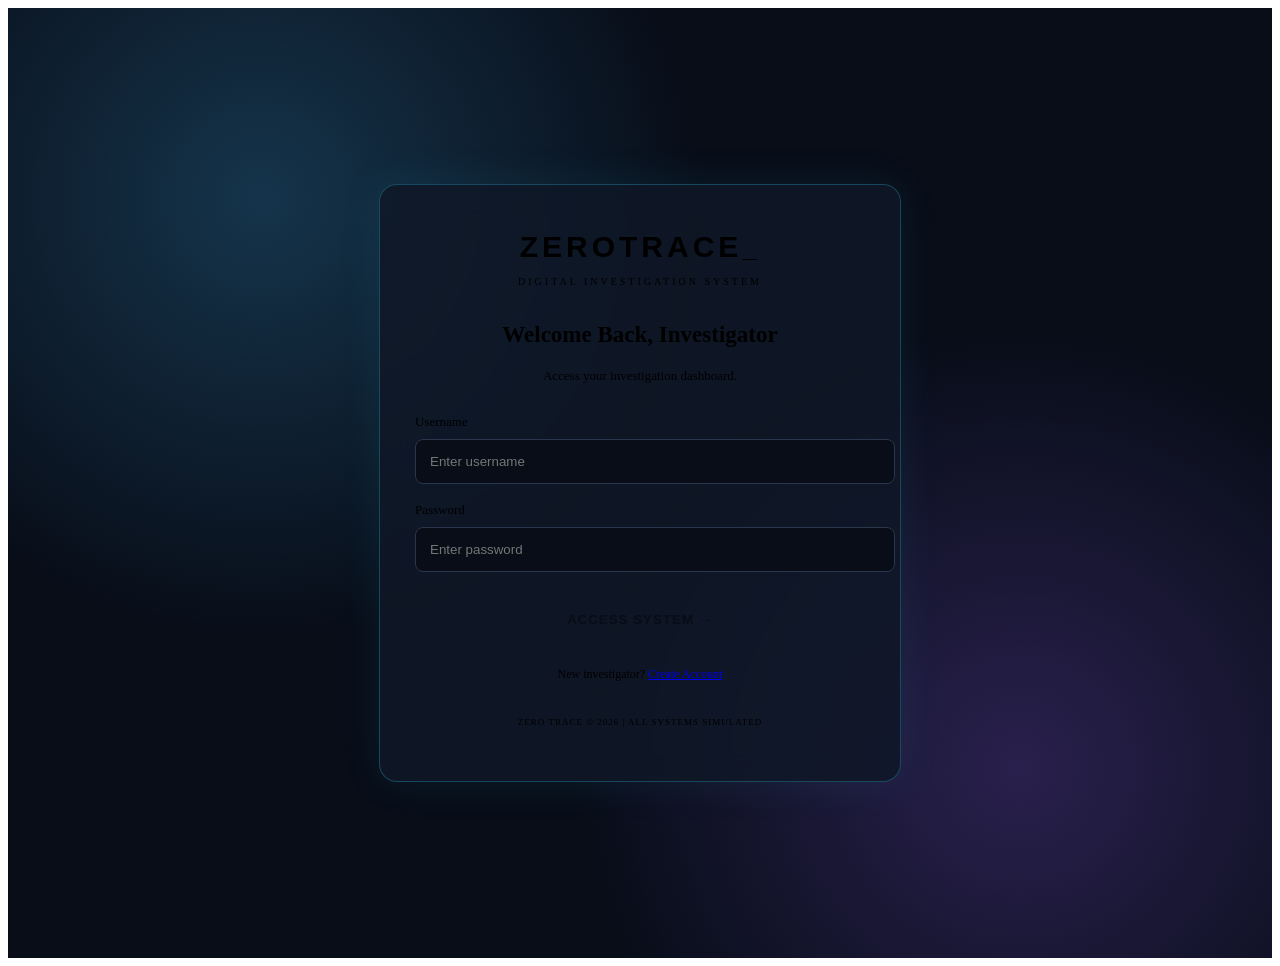
==== index.html @ 2aee0875 "Initial ZERO TRACE project" ====
<!DOCTYPE html>
<html lang="en">
<head>
    <meta charset="UTF-8">
    <meta name="viewport" content="width=device-width, initial-scale=1.0">
    <title>ZERO TRACE | Investigation System</title>
    <link rel="stylesheet" href="style.css">
    <link rel="stylesheet" href="auth.css">
</head>

<body>

    <main class="login-container">

        <section class="login-card">

            <div class="logo">
                ZERO<span>TRACE</span><small>_</small>
            </div>

            <p class="system-label">
                DIGITAL INVESTIGATION SYSTEM
            </p>

            <h1>Welcome Back, Investigator</h1>

            <p class="subtitle">
                Access your investigation dashboard.
            </p>

            <form id="loginForm">

                <label>Username</label>
                <input
                    type="text"
                    id="username"
                    placeholder="Enter username"
                    required
                >

                <label>Password</label>
                <input
                    type="password"
                    id="password"
                    placeholder="Enter password"
                    required
                >

                <button type="submit">
                    ACCESS SYSTEM →
                </button>

            </form>

            <p id="message"></p>

            <p class="register-text">
                New investigator?
                <a href="#" id="showRegister">Create Account</a>
            </p>

            <p class="footer-text">
                ZERO TRACE © 2026 | ALL SYSTEMS SIMULATED
            </p>

        </section>

    </main>

    <script src="js/storage.js"></script>
    <script src="js/auth.js"></script>

</body>
</html>
---- auth.css ----
.login-container {
    min-height: 100vh;
    display: flex;
    align-items: center;
    justify-content: center;
    padding: 25px;

    background:
        radial-gradient(
            circle at 20% 20%,
            #15344b 0%,
            transparent 35%
        ),
        radial-gradient(
            circle at 80% 80%,
            #29204d 0%,
            transparent 35%
        ),
        #080D18;
}

.login-card {
    width: 100%;
    max-width: 450px;
    padding: 45px 35px;

    background: rgba(16, 24, 39, 0.85);
    border: 1px solid rgba(54, 217, 255, 0.25);
    border-radius: 18px;

    box-shadow: 0 0 45px rgba(54, 217, 255, 0.08);
    backdrop-filter: blur(15px);
}

.logo {
    font-family: 'Orbitron', sans-serif;
    font-size: 30px;
    font-weight: 800;
    text-align: center;
    letter-spacing: 4px;
}

.logo span {
    color: var(--cyan);
}

.logo small {
    color: var(--purple);
}

.system-label {
    color: var(--cyan);
    text-align: center;
    font-size: 10px;
    letter-spacing: 3px;
    margin-top: 12px;
}

.login-card h1 {
    font-size: 23px;
    text-align: center;
    margin-top: 35px;
}

.subtitle {
    color: var(--muted);
    text-align: center;
    font-size: 13px;
    margin: 12px 0 30px;
}

.login-card label {
    display: block;
    font-size: 13px;
    margin: 18px 0 9px;
}

.login-card input {
    width: 100%;
    padding: 14px;
    color: white;
    background: #080D18;
    border: 1px solid #29364B;
    border-radius: 8px;
    outline: none;
}

.login-card input:focus {
    border-color: var(--cyan);
    box-shadow: 0 0 10px #36d9ff30;
}

.login-card button {
    width: 100%;
    padding: 15px;
    margin-top: 25px;

    color: #080D18;
    background: var(--cyan);
    border: none;
    border-radius: 8px;

    font-weight: 800;
    letter-spacing: 1px;
    transition: 0.3s;
}

.login-card button:hover {
    background: white;
    box-shadow: 0 0 25px #36d9ff80;
    transform: translateY(-2px);
}

.register-text,
.footer-text {
    text-align: center;
    color: var(--muted);
    font-size: 12px;
    margin-top: 25px;
}

.footer-text {
    font-size: 9px;
    letter-spacing: 1px;
    margin-top: 35px;
}

#message {
    text-align: center;
    font-size: 13px;
    margin-top: 15px;
}
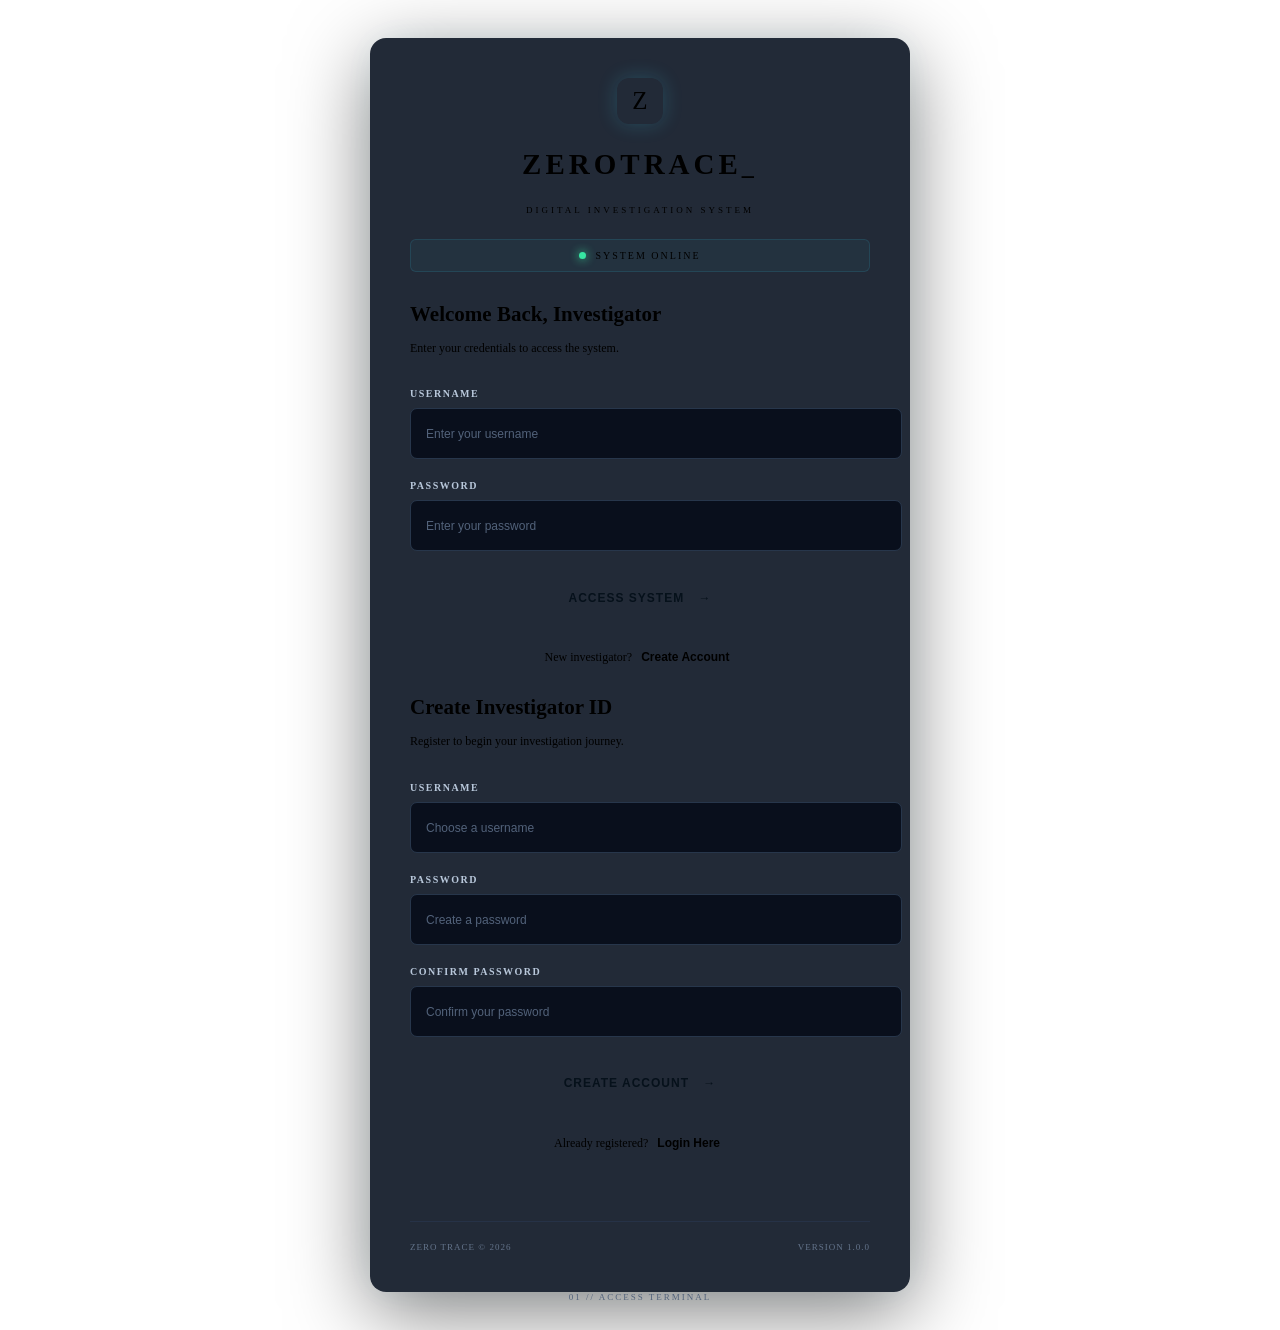
==== commit 02c1e30d: "Phase 2 and 3 - Authentication and Dashboard" ====
--- a/index.html
+++ b/index.html
@@ -4,72 +4,172 @@
 <head>
     <meta charset="UTF-8">
     <meta name="viewport" content="width=device-width, initial-scale=1.0">
-    <title>ZERO TRACE | Investigation System</title>
+
+    <meta name="description" content="ZERO TRACE - Digital Investigation Game">
+
+    <title>ZERO TRACE | Access Terminal</title>
+
     <link rel="stylesheet" href="style.css">
     <link rel="stylesheet" href="auth.css">
+    <link rel="stylesheet" href="responsive.css">
+
+    <link rel="preconnect" href="https://fonts.googleapis.com">
+    <link rel="preconnect" href="https://fonts.gstatic.com" crossorigin>
+
+    <link href="https://fonts.googleapis.com/css2?family=Orbitron:wght@400;500;600;700;800&family=Inter:wght@400;500;600;700&display=swap" rel="stylesheet">
 </head>
 
 <body>
 
-    <main class="login-container">
+    <div class="background-grid"></div>
+    <div class="glow glow-one"></div>
+    <div class="glow glow-two"></div>
 
-        <section class="login-card">
+    <main class="auth-wrapper">
 
-            <div class="logo">
-                ZERO<span>TRACE</span><small>_</small>
+        <section class="auth-card">
+
+            <div class="brand">
+                <div class="brand-icon">Z</div>
+                <h1>ZERO<span>TRACE</span><small>_</small></h1>
+                <p>DIGITAL INVESTIGATION SYSTEM</p>
             </div>
 
-            <p class="system-label">
-                DIGITAL INVESTIGATION SYSTEM
-            </p>
+            <div class="system-status">
+                <span class="status-dot"></span>
+                SYSTEM ONLINE
+            </div>
 
-            <h1>Welcome Back, Investigator</h1>
+            <!-- LOGIN FORM -->
 
-            <p class="subtitle">
-                Access your investigation dashboard.
-            </p>
+            <div id="loginSection">
 
-            <form id="loginForm">
+                <div class="heading">
+                    <h2>Welcome Back, Investigator</h2>
+                    <p>Enter your credentials to access the system.</p>
+                </div>
 
-                <label>Username</label>
-                <input
-                    type="text"
-                    id="username"
-                    placeholder="Enter username"
-                    required
-                >
+                <form id="loginForm">
 
-                <label>Password</label>
-                <input
-                    type="password"
-                    id="password"
-                    placeholder="Enter password"
-                    required
-                >
+                    <div class="form-group">
+                        <label for="loginUsername">USERNAME</label>
 
-                <button type="submit">
-                    ACCESS SYSTEM →
-                </button>
+                        <input
+                            type="text"
+                            id="loginUsername"
+                            placeholder="Enter your username"
+                            autocomplete="username"
+                            required
+                        >
+                    </div>
 
-            </form>
+                    <div class="form-group">
+                        <label for="loginPassword">PASSWORD</label>
 
-            <p id="message"></p>
+                        <input
+                            type="password"
+                            id="loginPassword"
+                            placeholder="Enter your password"
+                            autocomplete="current-password"
+                            required
+                        >
+                    </div>
 
-            <p class="register-text">
-                New investigator?
-                <a href="#" id="showRegister">Create Account</a>
-            </p>
+                    <button type="submit" class="primary-btn">
+                        ACCESS SYSTEM <span>→</span>
+                    </button>
 
-            <p class="footer-text">
-                ZERO TRACE © 2026 | ALL SYSTEMS SIMULATED
-            </p>
+                </form>
+
+                <p class="switch-text">
+                    New investigator?
+                    <button type="button" id="showRegister">
+                        Create Account
+                    </button>
+                </p>
+
+            </div>
+
+            <!-- REGISTRATION FORM -->
+
+            <div id="registerSection" class="hidden">
+
+                <div class="heading">
+                    <h2>Create Investigator ID</h2>
+                    <p>Register to begin your investigation journey.</p>
+                </div>
+
+                <form id="registerForm">
+
+                    <div class="form-group">
+                        <label for="registerUsername">USERNAME</label>
+
+                        <input
+                            type="text"
+                            id="registerUsername"
+                            placeholder="Choose a username"
+                            minlength="3"
+                            maxlength="20"
+                            required
+                        >
+                    </div>
+
+                    <div class="form-group">
+                        <label for="registerPassword">PASSWORD</label>
+
+                        <input
+                            type="password"
+                            id="registerPassword"
+                            placeholder="Create a password"
+                            minlength="6"
+                            required
+                        >
+                    </div>
+
+                    <div class="form-group">
+                        <label for="confirmPassword">CONFIRM PASSWORD</label>
+
+                        <input
+                            type="password"
+                            id="confirmPassword"
+                            placeholder="Confirm your password"
+                            minlength="6"
+                            required
+                        >
+                    </div>
+
+                    <button type="submit" class="primary-btn">
+                        CREATE ACCOUNT <span>→</span>
+                    </button>
+
+                </form>
+
+                <p class="switch-text">
+                    Already registered?
+                    <button type="button" id="showLogin">
+                        Login Here
+                    </button>
+                </p>
+
+            </div>
+
+            <p id="message" role="status" aria-live="polite"></p>
+
+            <div class="auth-footer">
+                <span>ZERO TRACE © 2026</span>
+                <span>VERSION 1.0.0</span>
+            </div>
 
         </section>
 
+        <div class="side-caption">
+            <span>01</span> // ACCESS TERMINAL
+        </div>
+
     </main>
 
-    <script src="js/storage.js"></script>
-    <script src="js/auth.js"></script>
+    <script src="storage.js"></script>
+    <script src="auth.js"></script>
 
 </body>
 </html>
--- a/auth.css
+++ b/auth.css
@@ -1,133 +1,272 @@
 
-.login-container {
+.auth-wrapper {
+    position: relative;
+    z-index: 2;
+
     min-height: 100vh;
+
     display: flex;
     align-items: center;
     justify-content: center;
-    padding: 25px;
-
-    background:
-        radial-gradient(
-            circle at 20% 20%,
-            #15344b 0%,
-            transparent 35%
-        ),
-        radial-gradient(
-            circle at 80% 80%,
-            #29204d 0%,
-            transparent 35%
-        ),
-        #080D18;
-}
-
-.login-card {
+
+    padding: 30px 20px;
+}
+
+.auth-card {
     width: 100%;
-    max-width: 450px;
-    padding: 45px 35px;
-
-    background: rgba(16, 24, 39, 0.85);
-    border: 1px solid rgba(54, 217, 255, 0.25);
-    border-radius: 18px;
-
-    box-shadow: 0 0 45px rgba(54, 217, 255, 0.08);
-    backdrop-filter: blur(15px);
-}
-
-.logo {
-    font-family: 'Orbitron', sans-serif;
-    font-size: 30px;
-    font-weight: 800;
+    max-width: 460px;
+
+    padding: 40px;
+
+    background: rgba(16, 24, 39, 0.92);
+
+    border: 1px solid var(--border);
+    border-radius: 16px;
+
+    backdrop-filter: blur(20px);
+
+    box-shadow:
+        0 20px 80px rgba(0,0,0,0.5),
+        0 0 40px rgba(54,217,255,0.05);
+
+    animation: appear 0.7s ease;
+}
+
+@keyframes appear {
+    from {
+        opacity: 0;
+        transform: translateY(20px);
+    }
+    
+    to {
+        opacity: 1;
+        transform: translateY(0);
+    }
+}
+
+.brand {
     text-align: center;
+    margin-bottom: 24px;
+}
+
+.brand-icon {
+    width: 46px;
+    height: 46px;
+
+    display: grid;
+    place-items: center;
+
+    margin: 0 auto 12px;
+
+    border: 1px solid var(--cyan);
+    border-radius: 12px;
+
+    color: var(--cyan);
+    font-family: var(--font-tech);
+    font-size: 25px;
+
+    box-shadow: 0 0 20px #36d9ff30;
+}
+
+.brand h1 {
+    font-family: var(--font-tech);
+    font-size: 29px;
     letter-spacing: 4px;
 }
 
-.logo span {
-    color: var(--cyan);
-}
-
-.logo small {
+.brand h1 span {
+    color: var(--cyan);
+}
+
+.brand h1 small {
     color: var(--purple);
 }
 
-.system-label {
-    color: var(--cyan);
-    text-align: center;
+.brand p {
+    margin-top: 10px;
+    color: var(--muted);
+    font-size: 9px;
+    letter-spacing: 3px;
+}
+
+.system-status {
+    display: flex;
+    align-items: center;
+    justify-content: center;
+    gap: 9px;
+
+    padding: 10px;
+
+    border: 1px solid rgba(54,217,255,0.12);
+    border-radius: 6px;
+
+    color: var(--cyan);
+    background: rgba(54,217,255,0.04);
+
     font-size: 10px;
-    letter-spacing: 3px;
-    margin-top: 12px;
-}
-
-.login-card h1 {
-    font-size: 23px;
-    text-align: center;
-    margin-top: 35px;
-}
-
-.subtitle {
+    letter-spacing: 2px;
+}
+
+.status-dot {
+    width: 7px;
+    height: 7px;
+
+    border-radius: 50%;
+    background: #37E6A2;
+
+    box-shadow: 0 0 10px #37E6A2;
+}
+
+.heading {
+    margin: 30px 0;
+}
+
+.heading h2 {
+    font-size: 21px;
+    margin-bottom: 10px;
+}
+
+.heading p {
     color: var(--muted);
-    text-align: center;
-    font-size: 13px;
-    margin: 12px 0 30px;
-}
-
-.login-card label {
+    font-size: 12px;
+    line-height: 1.6;
+}
+
+.form-group {
+    margin-bottom: 21px;
+}
+
+.form-group label {
     display: block;
-    font-size: 13px;
-    margin: 18px 0 9px;
-}
-
-.login-card input {
+
+    margin-bottom: 9px;
+
+    color: #B9C8DB;
+
+    font-size: 10px;
+    font-weight: 700;
+    letter-spacing: 1.5px;
+}
+
+.form-group input {
     width: 100%;
-    padding: 14px;
-    color: white;
-    background: #080D18;
-    border: 1px solid #29364B;
-    border-radius: 8px;
+    height: 49px;
+
+    padding: 0 15px;
+
+    background: #090F1C;
+
+    color: var(--white);
+
+    border: 1px solid #27364B;
+    border-radius: 7px;
+
     outline: none;
-}
-
-.login-card input:focus {
+
+    transition: 0.3s;
+}
+
+.form-group input::placeholder {
+    color: #52627A;
+    font-size: 12px;
+}
+
+.form-group input:focus {
     border-color: var(--cyan);
-    box-shadow: 0 0 10px #36d9ff30;
-}
-
-.login-card button {
+    box-shadow: 0 0 15px #36d9ff20;
+}
+
+.primary-btn {
     width: 100%;
-    padding: 15px;
-    margin-top: 25px;
-
-    color: #080D18;
+    height: 51px;
+
+    border: none;
+    border-radius: 7px;
+
     background: var(--cyan);
-    border: none;
-    border-radius: 8px;
-
+    color: #06111B;
+
+    font-size: 12px;
     font-weight: 800;
     letter-spacing: 1px;
+
     transition: 0.3s;
 }
 
-.login-card button:hover {
-    background: white;
-    box-shadow: 0 0 25px #36d9ff80;
+.primary-btn span {
+    margin-left: 10px;
+}
+
+.primary-btn:hover {
+    background: #FFFFFF;
+
     transform: translateY(-2px);
-}
-
-.register-text,
-.footer-text {
+
+    box-shadow: 0 0 25px #36d9ff50;
+}
+
+.switch-text {
     text-align: center;
+
+    margin-top: 26px;
+
     color: var(--muted);
     font-size: 12px;
-    margin-top: 25px;
-}
-
-.footer-text {
+}
+
+.switch-text button {
+    border: none;
+    background: transparent;
+
+    color: var(--cyan);
+
+    font-size: 12px;
+    font-weight: 700;
+}
+
+.switch-text button:hover {
+    text-decoration: underline;
+}
+
+#message {
+    min-height: 20px;
+    margin-top: 20px;
+
+    text-align: center;
+    font-size: 12px;
+    color: var(--cyan);
+}
+
+#message.error {
+    color: #FF718B;
+}
+
+.auth-footer {
+    display: flex;
+    justify-content: space-between;
+
+    margin-top: 30px;
+    padding-top: 20px;
+
+    border-top: 1px solid #263247;
+
+    color: #64748B;
+
     font-size: 9px;
     letter-spacing: 1px;
-    margin-top: 35px;
-}
-
-#message {
-    text-align: center;
-    font-size: 13px;
-    margin-top: 15px;
-}
+}
+
+.side-caption {
+    position: absolute;
+    bottom: 20px;
+
+    color: #52627A;
+
+    font-family: var(--font-tech);
+    font-size: 9px;
+    letter-spacing: 2px;
+}
+
+.side-caption span {
+    color: var(--cyan);
+}
--- a/responsive.css
+++ b/responsive.css
@@ -0,0 +1,30 @@
+
+/* ZERO TRACE GLOBAL RESPONSIVENESS */
+
+@media (max-width: 480px) {
+
+    .auth-card {
+        padding: 26px 18px;
+    }
+
+    .auth-footer {
+        font-size: 8px;
+    }
+
+    .form-group input {
+        height: 46px;
+    }
+
+}
+
+@media (prefers-reduced-motion: reduce) {
+
+    *,
+    *::before,
+    *::after {
+        animation-duration: 0.01ms !important;
+        transition-duration: 0.01ms !important;
+        scroll-behavior: auto !important;
+    }
+
+}
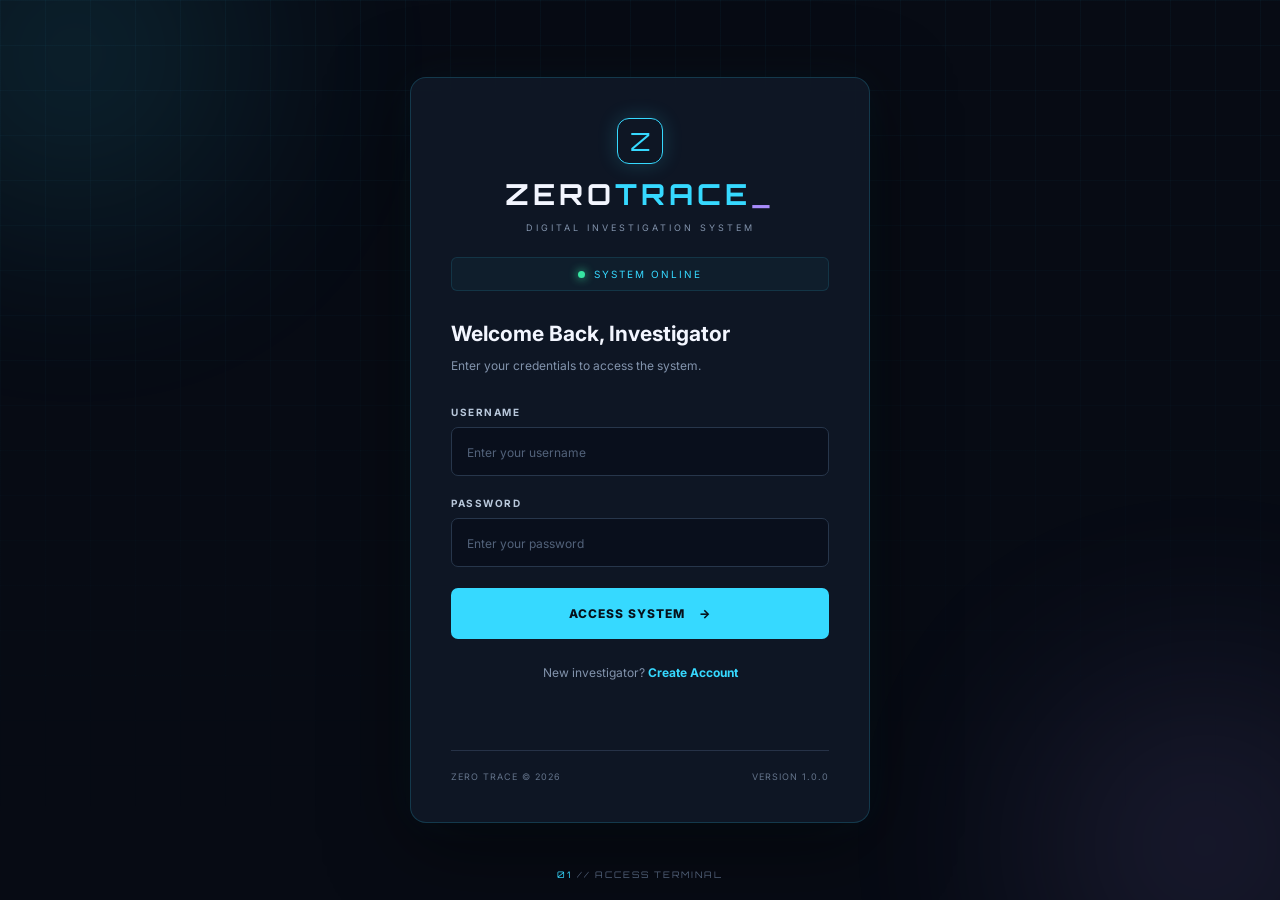
==== commit e88379db: "Phase 2 and 3 - Authentication and Dashboard" ====
--- a/index.html
+++ b/index.html
@@ -1,3 +1,4 @@
+
 
 <!DOCTYPE html>
 <html lang="en">
--- a/style.css
+++ b/style.css
@@ -0,0 +1,98 @@
+
+:root {
+    --background: #070B14;
+    --surface: #101827;
+    --surface-light: #172337;
+
+    --cyan: #36D9FF;
+    --purple: #A78BFA;
+
+    --white: #F3F6FF;
+    --muted: #8293AC;
+    --border: rgba(54, 217, 255, 0.18);
+
+    --font-main: 'Inter', sans-serif;
+    --font-tech: 'Orbitron', sans-serif;
+}
+
+* {
+    margin: 0;
+    padding: 0;
+    box-sizing: border-box;
+}
+
+html {
+    scroll-behavior: smooth;
+}
+
+body {
+    min-height: 100vh;
+    background: var(--background);
+    color: var(--white);
+    font-family: var(--font-main);
+    overflow-x: hidden;
+}
+
+button,
+input {
+    font: inherit;
+}
+
+button {
+    cursor: pointer;
+}
+
+a {
+    color: var(--cyan);
+    text-decoration: none;
+}
+
+.hidden {
+    display: none !important;
+}
+
+.background-grid {
+    position: fixed;
+    inset: 0;
+    pointer-events: none;
+
+    background-image:
+        linear-gradient(rgba(54,217,255,0.035) 1px, transparent 1px),
+        linear-gradient(90deg, rgba(54,217,255,0.035) 1px, transparent 1px);
+
+    background-size: 45px 45px;
+
+    mask-image: linear-gradient(
+        to bottom,
+        black,
+        transparent 95%
+    );
+}
+
+.glow {
+    position: fixed;
+    width: 350px;
+    height: 350px;
+    border-radius: 50%;
+    filter: blur(110px);
+    opacity: 0.12;
+    pointer-events: none;
+}
+
+.glow-one {
+    background: var(--cyan);
+    top: -120px;
+    left: -100px;
+}
+
+.glow-two {
+    background: var(--purple);
+    bottom: -120px;
+    right: -100px;
+}
+
+button:focus-visible,
+input:focus-visible {
+    outline: 2px solid var(--cyan);
+    outline-offset: 3px;
+}
--- a/auth.css
+++ b/auth.css
@@ -37,7 +37,7 @@
         opacity: 0;
         transform: translateY(20px);
     }
-    
+
     to {
         opacity: 1;
         transform: translateY(0);
--- a/responsive.css
+++ b/responsive.css
@@ -1,30 +1,32 @@
 
-/* ZERO TRACE GLOBAL RESPONSIVENESS */
+@media (max-width: 520px) {
 
-@media (max-width: 480px) {
+    .auth-wrapper {
+        padding: 20px 14px;
+    }
 
     .auth-card {
-        padding: 26px 18px;
+        padding: 30px 22px;
     }
 
-    .auth-footer {
-        font-size: 8px;
+    .brand h1 {
+        font-size: 24px;
     }
 
-    .form-group input {
-        height: 46px;
+    .heading h2 {
+        font-size: 18px;
+    }
+
+    .side-caption {
+        display: none;
     }
 
 }
 
-@media (prefers-reduced-motion: reduce) {
+@media (max-height: 650px) {
 
-    *,
-    *::before,
-    *::after {
-        animation-duration: 0.01ms !important;
-        transition-duration: 0.01ms !important;
-        scroll-behavior: auto !important;
+    .auth-wrapper {
+        align-items: flex-start;
     }
 
 }
